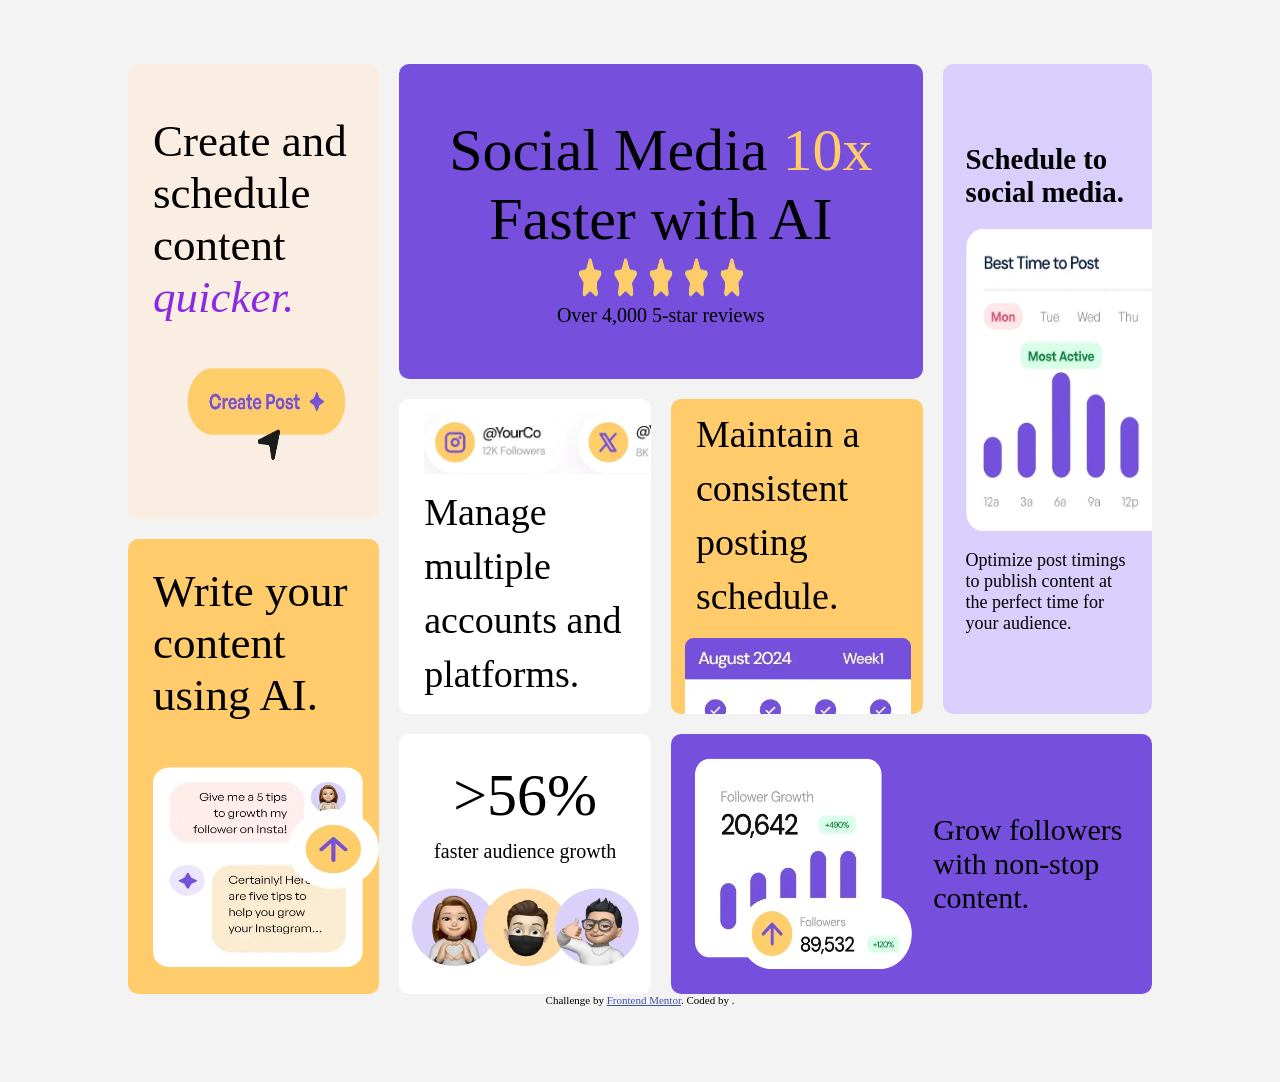
==== index.html @ d9a09f7a "Add files via upload" ====
<!DOCTYPE html>
<html lang="en">
<head>
  <meta charset="UTF-8">
  <meta name="viewport" content="width=device-width, initial-scale=1.0"> <!-- displays site properly based on user's device -->

  <link rel="icon" type="image/png" sizes="32x32" href="./assets/images/favicon-32x32.png">
  <link rel="stylesheet" href="style.css">

  <title>Bento grid</title>

  <!-- Feel free to remove these styles or customise in your own stylesheet 👍 -->
  <style>
    .attribution { font-size: 0.6875rem; text-align: center; }
    .attribution a { color: hsl(228, 45%, 44%); }
  </style>
</head>
<body>
  <div id="body">
    <div id="create_write">
      <div id="create">
        <article>Create and schedule content <span id="quicker">quicker.</span></article>
        <img src="assets\images\illustration-create-post.webp" alt="create_post button">
      </div>
      <div id="write">
        Write your content using AI.
        <img src="assets\images\illustration-ai-content.webp" alt="text messages">
      </div>   
    </div>
    <div id="social_growth">
      <div id="top">
        <div id="social_media">
          <div id="center">
            <span id="social">Social Media <span id="x10x">10x</span> Faster with AI</span>
            <img src="assets\images\illustration-five-stars.webp" alt="five stars">
            Over 4,000 5-star reviews
          </div>
          <div id="low_center">
            <div id="manage">
              <img src="assets\images\illustration-multiple-platforms.webp" alt="instagram and x account of YourCo">
              Manage multiple accounts and platforms.
            </div>
            <div id="maintain">
              Maintain a consistent posting schedule.
              <img src="assets\images\illustration-consistent-schedule.webp" alt="calender">
            </div>
          </div>
        </div>
        <div id="schedule_media">
          <span id="Schedule">Schedule to social media.</span>
          <img src="assets\images\illustration-schedule-posts.webp" alt="weekly performance graph">
          <span id="Optimize">Optimize post timings to publish content at the perfect time for your audience.</span>
        </div>

      </div>
      <div id="bottom">
        <div id="audience_growth">
          <span id="56">>56%</span><br>
          faster audience growth
          <img src="assets\images\illustration-audience-growth.webp" alt="bitemojies">
        </div>
        <div id="Grow">
          <img src="assets\images\illustration-grow-followers.webp" alt="follower growth chart">
          Grow followers with non-stop content.
        </div>
      </div>

    </div>
  </div>
  <footer class="attribution">
    Challenge by <a href="https://www.frontendmentor.io?ref=challenge">Frontend Mentor</a>. 
    Coded by <a href="#"></a>.
  </footer>
</body>
</html>
---- style.css ----
body{
    margin: 0px;
    margin-bottom: 6%;
    background-color: rgb(243, 243, 243);
}
#body{
    margin: auto auto;
    margin-top: 5%;
    display: grid;
    height: 90%;
    width: 80%;
    grid-template-columns:1fr 3fr ;
    grid-template-rows: 1fr;
    gap: 20px;
    font-weight: 300;
}
#create{
    background-color:hsl(31, 66%, 93%) ;
}
#create_write{
    display: grid;
    grid-template-rows: 1fr 1fr;
    grid-template-columns: 1fr;
    gap: 20px;
}
#create_write div{
    display: flex;
    justify-content: center;
    align-items: center;
    gap: 10%;
    border-radius: 10px;
    flex-direction: column;
    font-size: 45px;
    padding-left: 10%;
}
#create #quicker{
    color: blueviolet;
    font-style: italic;
}
img{
    height: 10px;
    width: 40px;
}
#create_write #create img{
    height: 100px;
    width: 70%;
}
#create_write #write img{
    height: 200px;
    width: 100%
}
#write{
    background-color: hsl(39, 100%, 71%);
}
#social_growth{
    display: grid;
    grid-template-rows: 2.5fr 1fr;
    grid-template-columns: 1fr;
    gap: 20px;
}
#top{
    display: grid;
    grid-template-columns: 2.5fr 1fr;
    grid-template-rows: 1fr;
    gap: 20px;
}
#schedule_media{
    display: flex;
    align-items: center;
    justify-content: center;
    flex-direction: column;
    padding: 11%;
    overflow: hidden;
    background-color: blueviolet;
}
#schedule_media img{
    height: 50%;
    width: 180%;
    margin-left: 80%;
}
#schedule_media #Schedule{
    font-size: 30px;
    font-weight: 500;
    margin-bottom: 12%;
}
#schedule_media #Optimize{
    font-size: 18px;
    font-weight: 500;
    margin-top: 12%;
}
#social_media{
    display: grid;
    grid-template-rows: 1fr 1fr;
    grid-template-columns: 1fr 1 fr;
    gap: 20px;
    
}
#social_media #center #x10x{
    color: hsl(39, 100%, 71%);
}
#center{
    display: flex;
    align-items: center;
    justify-content: center;
    flex-direction: column;text-align: center;
    font-size: 20px;
    border-radius: 10px;
    background-color: hsl(256, 67%, 59%);
}
#center img{
    height: 50px;
    width: 170px;

}
#center span{
    font-size: 60px;
}
#low_center{
    display: grid;
    grid-template-columns: 1fr 1fr;
    grid-template-rows: 1fr;
    gap: 20px;
}
#low_center div{
    display: flex;
    align-items: center;
    justify-content: center;
    flex-direction: column;
    font-size: 38px;
    padding-left: 10%;
    overflow: hidden;
    border-radius: 10px;
}

#low_center #manage{
    padding-bottom: 5%;
    padding-top: 5%;   
    background-color: white;
    line-height: 6vh; 
}
#low_center #manage img{
 width: 130%;
 height: 30%;
 margin-bottom: 5%;
 margin-left: 30%;
}
#low_center #maintain{
    display: flex;
    flex-direction: column;
    align-items: center;
    justify-items: center;
    gap: 5%;
    padding-top: 5%;
    background-color:hsl(39, 100%, 71%);
    line-height: 6vh; 
}
#low_center #maintain img{
 height: 100%;
 width: 100%;
 padding-left: -80%;
 margin-bottom: -40%;
 margin-left: -10%;
}
#schedule_media{
    display: flex;
    align-items: center;
    justify-content: center;
    border-radius: 10px;
    background-color:  hsl(254, 88%, 90%);
}
#schedule_media #Schedule{
    font-weight: 600;
    font-size: 180%;
}
#bottom{

    display: grid;
    grid-template-columns: 1.05fr 2fr;
    grid-template-rows: 1fr;
    gap: 20px;
}
#bottom div{
    display: flex;
    justify-content: center;
    align-items: center;
    border-radius: 10px;
}
#bottom #audience_growth{
    display: flex;
    align-items: center;
    justify-content: center;
    flex-direction: column;
    font-size: 20px;
    text-align: start;
    background-color: white;
}
#audience_growth span{
    font-size: 60px;
    font-weight: 500;
    margin-bottom: -5%;
}
#audience_growth img{
    width: 90%;
    height: 30%;
    margin-top: 10%;
}

#bottom #Grow{
    display: flex;
    gap: 5%;
    background-color: hsl(256, 67%, 59%);
    padding: 5%;
    font-size: 30px;
}
#bottom #Grow img{
    height: 100%;
    width: 50%;
}
@media (max-width: 900px)    {
    #body{
        display: flex;
        flex-direction: column;
    }
    #center{
        padding: 10%;
        color: white;
    }
    #center #social{
        font-size: 250%;
    }
    #center img{
        width: 80%;
    }
    #create_write{
        display: flex;
        flex-direction: column;
    }
    #create_write #create{
        gap: 5vh;
        padding: 5vh;
    }
    #create_write #write {
        padding: 5vh;
        align-items: start;
        gap: 5vh;
    }
    #create_write #write img{
        height: 50vh;
        width: 80%;
     }
    #low_center #manage{
        padding: 10%;
        font-size: 200%;
    }
    #low_center #maintain img{
        height: 50vh;
        width:80%;
        margin-top: 5vh;
        margin-left: -13vw;
     }
    #low_center #maintain{
        padding: 10%;
        font-size: 200%;
        font-weight: 600;
    }
    #social_growth{
        display: flex;
        flex-direction: column;
    }
    #top{
        display: flex;
        flex-direction: column;
    }
    #social_media{
        display: flex;
        flex-direction: column;
    }
    #schedule_media #Optimize{
        font-size: 120%;
        text-align: center;
        padding-right: 15%;
    }
    #schedule_media #Schedule{
        font-size: 600;
        font-weight: 600;
    }
    #schedule_media img{
        height: 100%;
        width: 100%;
        margin: 0px;
    }
    #low_center{
        display: flex;
        flex-direction: column;
    }
    #bottom{
        display: flex;
        flex-direction: column;
    }
    #bottom #audience_growth{
        padding: 10%;
    }
    #bottom #Grow{
        display: flex;
        flex-direction: column;
        align-items: start;
        padding: 10%;
        gap: 4vh;
        font-size: 250%;
        color: white;
        line-height: 5vh;
        text-align: center;

    }
    #bottom #Grow img{
        height: 80%;
        width: 70%;
    }
}
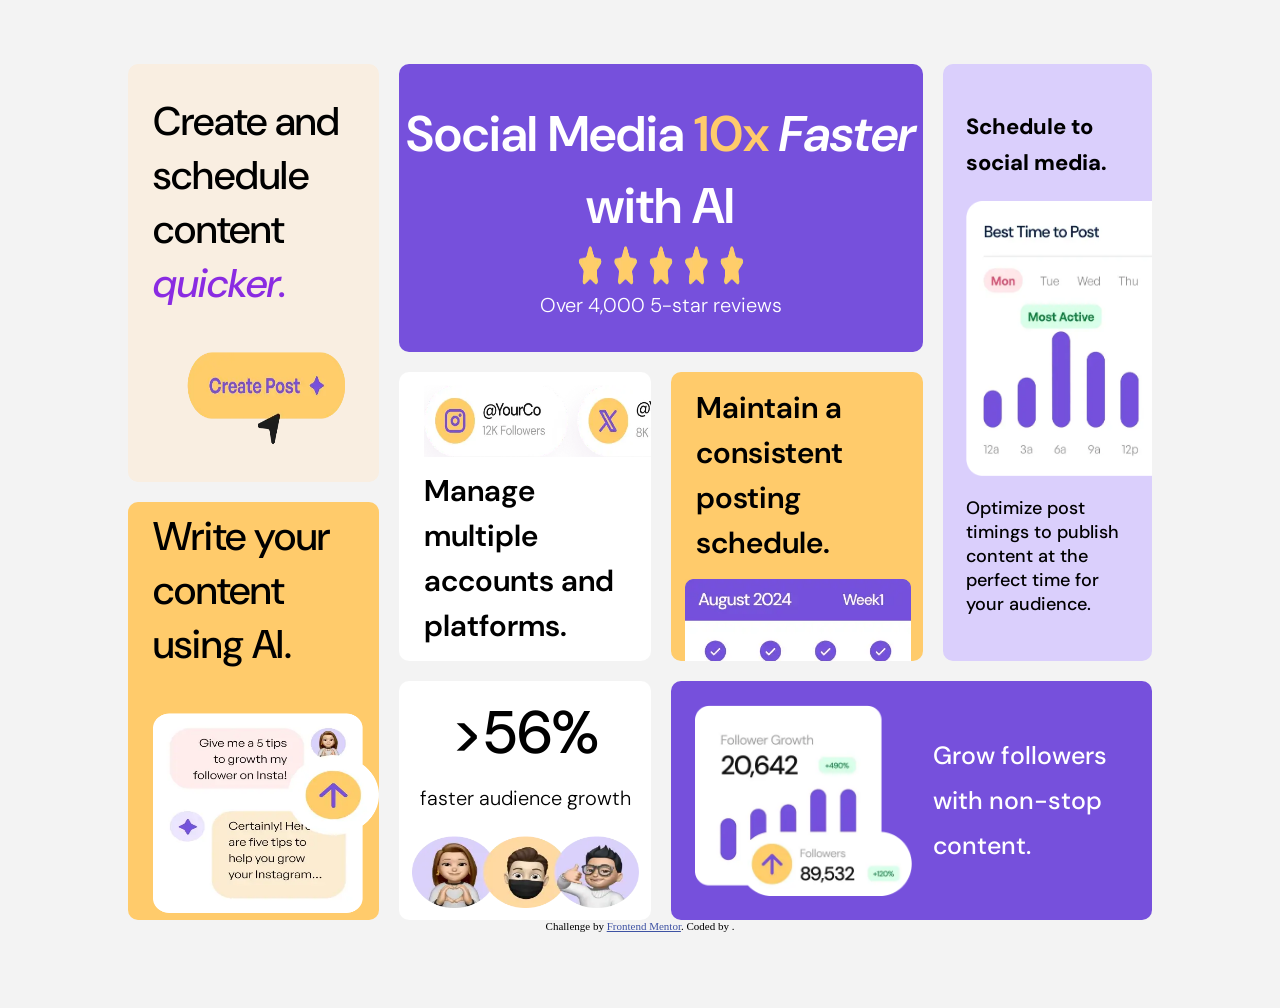
==== commit bc9ef717: "Enhance social media text styling Updated social media text to emphasize 'Faster' with AI." ====
--- a/index.html
+++ b/index.html
@@ -6,7 +6,7 @@
 
   <link rel="icon" type="image/png" sizes="32x32" href="./assets/images/favicon-32x32.png">
   <link rel="stylesheet" href="style.css">
-
+<link href="https://fonts.googleapis.com/css2?family=DM+Sans:wght@400;500;700;800;900;1200&display=swap" rel="stylesheet">
   <title>Bento grid</title>
 
   <!-- Feel free to remove these styles or customise in your own stylesheet 👍 -->
@@ -31,7 +31,7 @@
       <div id="top">
         <div id="social_media">
           <div id="center">
-            <span id="social">Social Media <span id="x10x">10x</span> Faster with AI</span>
+            <span id="social">Social Media <span id="x10x">10x</span> <span id="faster">Faster</span> with AI</span>
             <img src="assets\images\illustration-five-stars.webp" alt="five stars">
             Over 4,000 5-star reviews
           </div>
@@ -72,4 +72,4 @@
     Coded by <a href="#"></a>.
   </footer>
 </body>
-</html>+</html>
--- a/style.css
+++ b/style.css
@@ -13,6 +13,7 @@
     grid-template-rows: 1fr;
     gap: 20px;
     font-weight: 300;
+    font-family: 'DM Sans', sans-serif;
 }
 #create{
     background-color:hsl(31, 66%, 93%) ;
@@ -30,8 +31,10 @@
     gap: 10%;
     border-radius: 10px;
     flex-direction: column;
-    font-size: 45px;
+    font-size: 40px;
     padding-left: 10%;
+    line-height: 6vh;
+    font-weight: 500;
 }
 #create #quicker{
     color: blueviolet;
@@ -106,6 +109,7 @@
     font-size: 20px;
     border-radius: 10px;
     background-color: hsl(256, 67%, 59%);
+    color: white;
 }
 #center img{
     height: 50px;
@@ -113,7 +117,12 @@
 
 }
 #center span{
-    font-size: 60px;
+    font-size: 50px;
+    font-weight: 600;
+    line-height: 8vh;
+}
+#center #faster{
+    font-style: italic;
 }
 #low_center{
     display: grid;
@@ -136,7 +145,9 @@
     padding-bottom: 5%;
     padding-top: 5%;   
     background-color: white;
-    line-height: 6vh; 
+    line-height: 5vh; 
+    font-size: 30px;
+    font-weight: 600;
 }
 #low_center #manage img{
  width: 130%;
@@ -152,7 +163,9 @@
     gap: 5%;
     padding-top: 5%;
     background-color:hsl(39, 100%, 71%);
-    line-height: 6vh; 
+    font-size: 30px;
+    font-weight: 600;
+    line-height: 5vh;
 }
 #low_center #maintain img{
  height: 100%;
@@ -168,9 +181,10 @@
     border-radius: 10px;
     background-color:  hsl(254, 88%, 90%);
 }
-#schedule_media #Schedule{
-    font-weight: 600;
-    font-size: 180%;
+ #schedule_media #Schedule{
+    font-size: 22px;
+    font-weight: 800;
+    line-height: 4vh;
 }
 #bottom{
 
@@ -210,7 +224,10 @@
     gap: 5%;
     background-color: hsl(256, 67%, 59%);
     padding: 5%;
-    font-size: 30px;
+    font-size: 25px;
+    line-height: 5vh;
+    font-weight: 500;
+    color: white;
 }
 #bottom #Grow img{
     height: 100%;
@@ -278,7 +295,6 @@
     #schedule_media #Optimize{
         font-size: 120%;
         text-align: center;
-        padding-right: 15%;
     }
     #schedule_media #Schedule{
         font-size: 600;
@@ -316,4 +332,4 @@
         height: 80%;
         width: 70%;
     }
-}+}
